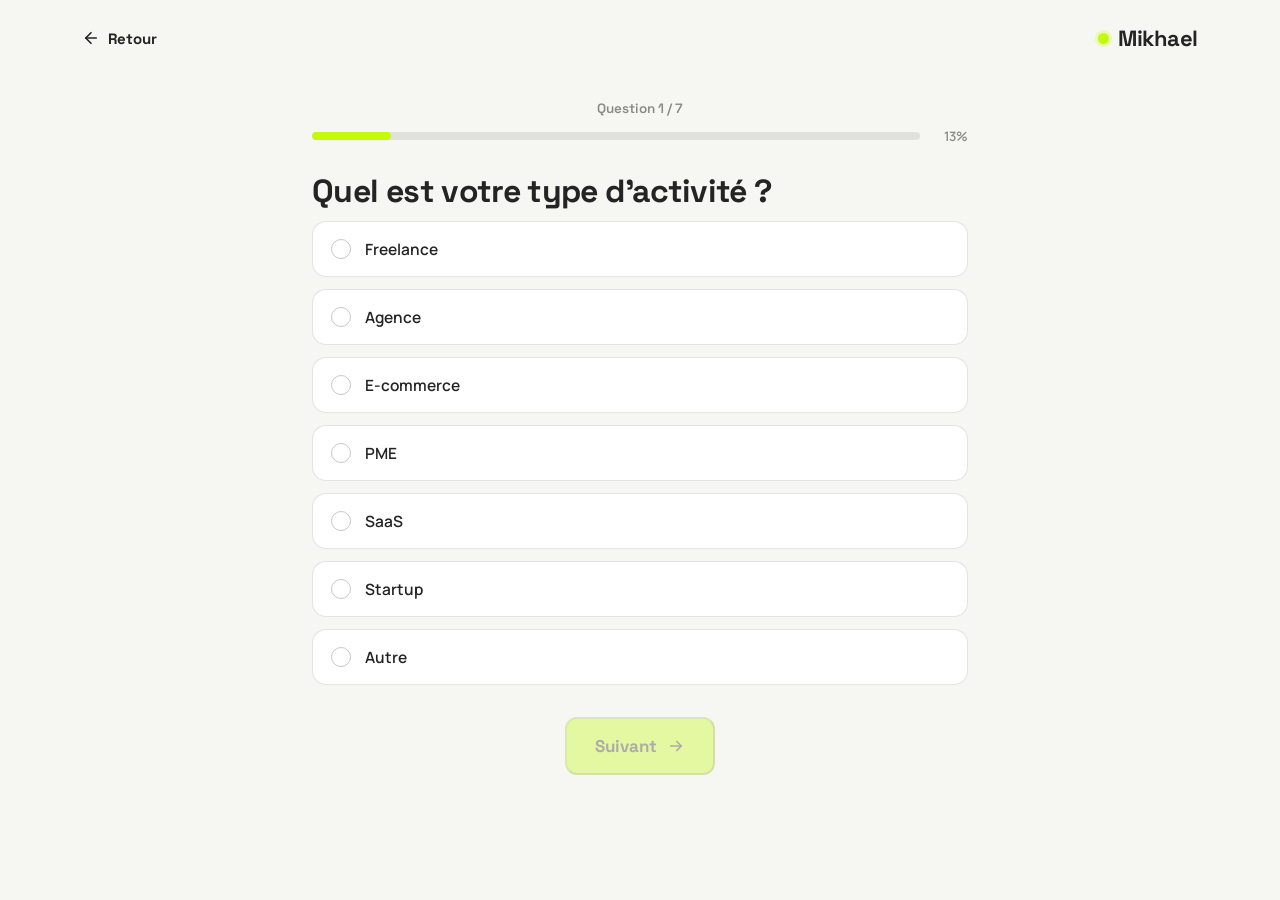
==== diagnostic.html @ 64215ee5 "feat: ajoute le Diagnostic IA gratuit (/diagnostic, 7 questions, capture de lead, page résultat) et " ====
<!DOCTYPE html>
<html lang="fr">
<head>
<meta charset="utf-8">
<meta name="viewport" content="width=device-width, initial-scale=1">
<title>Diagnostic IA gratuit — Mikhael</title>
<meta name="description" content="Réponds à 7 questions et découvre gratuitement ton potentiel de gain de temps grâce à l'IA, aux automatisations et à une meilleure organisation.">
<link rel="preconnect" href="https://fonts.googleapis.com">
<link rel="preconnect" href="https://fonts.gstatic.com" crossorigin>
<link href="https://fonts.googleapis.com/css2?family=Space+Grotesk:wght@400;500;600;700&family=Manrope:wght@400;500;600;700;800&display=swap" rel="stylesheet">
<link rel="stylesheet" href="styles.css">
</head>
<body class="diag-body">

<header class="diag-topbar wrap">
  <a href="/" class="diag-back">
    <svg width="18" height="18" viewBox="0 0 24 24" fill="none" stroke="currentColor" stroke-width="2.2" stroke-linecap="round" stroke-linejoin="round"><path d="M19 12H5"/><path d="m12 19-7-7 7-7"/></svg>
    Retour
  </a>
  <a href="/" class="logo">
    <span class="dot dot--lg"></span>
    Mikhael
  </a>
</header>

<main class="wrap diag-wrap">
  <div id="diag-app" class="diag-app"></div>
</main>

<script src="diagnostic.js"></script>
</body>
</html>
---- styles.css ----
/* ===== Reset & base ===== */
* { box-sizing: border-box; }
html { scroll-behavior: smooth; }
body {
  margin: 0;
  font-family: 'Manrope', system-ui, sans-serif;
  background: #F6F6F3;
  color: #242424;
  -webkit-font-smoothing: antialiased;
  overflow-x: hidden;
}
img { max-width: 100%; }
::selection { background: #C3FA0A; color: #242424; }

#prestations, #coaching, #apropos, #resultats, #contact {
  scroll-margin-top: 88px;
}

.wrap {
  max-width: 1180px;
  margin: 0 auto;
  width: 100%;
  padding-left: 32px;
  padding-right: 32px;
}

.section { padding-top: clamp(40px, 5vw, 72px); padding-bottom: clamp(40px, 5vw, 72px); }
.section--trust { padding-top: clamp(48px, 6vw, 88px); padding-bottom: clamp(48px, 6vw, 88px); }
.section--results { padding-top: clamp(56px, 7vw, 96px); padding-bottom: clamp(56px, 7vw, 96px); }
.section--lg { padding-top: clamp(56px, 7vw, 100px); padding-bottom: clamp(56px, 7vw, 100px); }
.section--final { padding-top: clamp(40px, 5vw, 72px); padding-bottom: clamp(56px, 7vw, 96px); }

.dot {
  width: 7px; height: 7px; border-radius: 50%;
  background: #C3FA0A; display: inline-block; flex-shrink: 0;
}
.dot--lg { width: 11px; height: 11px; box-shadow: 0 0 0 3px rgba(195,250,10,0.25); }

.eyebrow {
  display: inline-flex; align-items: center; gap: 9px;
  font-family: 'Space Grotesk', sans-serif; font-size: 13px; font-weight: 600;
  letter-spacing: 0.1em; text-transform: uppercase; color: #6b6b66;
  margin-bottom: 18px;
}
.eyebrow--accent { color: #C3FA0A; }
.eyebrow--center { justify-content: center; }

.section-title {
  font-family: 'Space Grotesk', sans-serif; font-weight: 700;
  letter-spacing: -0.025em; margin: 0;
}
.section-title--md { font-size: clamp(30px, 3.6vw, 46px); line-height: 1.06; max-width: 640px; }
.section-title--lg { font-size: clamp(32px, 4vw, 52px); line-height: 1.04; letter-spacing: -0.03em; margin-bottom: 24px; }
.section-title--light { color: #F6F6F3; }

.section-head {
  display: flex; align-items: flex-end; justify-content: space-between;
  flex-wrap: wrap; gap: 20px; margin-bottom: 48px;
}
.section-note { font-size: 14px; color: rgba(246,246,243,0.5); max-width: 260px; margin: 0; }

.section-intro { margin-bottom: 44px; max-width: 660px; }
.section-intro--center { text-align: center; max-width: 700px; margin: 0 auto 48px; }
.section-desc { font-size: 16px; line-height: 1.6; color: #6b6b66; margin: 0; }

/* ===== Buttons / links ===== */
.btn {
  text-decoration: none; font-family: 'Space Grotesk', sans-serif; font-weight: 700;
  border-radius: 12px; display: inline-flex; align-items: center; gap: 10px;
  transition: background-color .15s ease, transform .15s ease, border-color .15s ease;
}
.btn-accent { background: #C3FA0A; color: #242424; box-shadow: 0 8px 24px -10px rgba(195,250,10,0.9); }
.btn-accent:hover, .btn-accent:focus-visible { background: #b4ea00; transform: translateY(-2px); }
.btn-sm { font-size: 15px; padding: 11px 20px; border-radius: 10px; gap: 0; box-shadow: 0 1px 0 rgba(36,36,36,0.04); }
.btn-sm:hover, .btn-sm:focus-visible { transform: translateY(-1px); }
.btn-lg { font-size: 17px; padding: 16px 28px; }
.btn-xl { font-size: 18px; padding: 18px 36px; box-shadow: 0 12px 32px -12px rgba(195,250,10,0.8); }
.btn-outline {
  color: #242424; font-size: 17px; padding: 16px 24px;
  border: 1.5px solid rgba(36,36,36,0.18); background: transparent;
}
.btn-outline:hover, .btn-outline:focus-visible { border-color: #242424; background: rgba(36,36,36,0.03); }

.text-link {
  text-decoration: none; color: #242424; font-family: 'Space Grotesk', sans-serif;
  font-weight: 700; font-size: 16px; display: inline-flex; align-items: center; gap: 9px;
  transition: gap .15s ease;
}
.text-link:hover, .text-link:focus-visible { gap: 13px; }
.text-link--center { justify-content: center; }

/* ===== Header ===== */
.site-header {
  position: sticky; top: 0; z-index: 100;
  background: rgba(246,246,243,0.82);
  backdrop-filter: blur(14px); -webkit-backdrop-filter: blur(14px);
  border-bottom: 1px solid rgba(36,36,36,0.08);
}
.header-bar { padding-top: 16px; padding-bottom: 16px; display: flex; align-items: center; justify-content: space-between; gap: 24px; }

.logo {
  font-family: 'Space Grotesk', sans-serif; font-weight: 700; font-size: 22px;
  letter-spacing: -0.02em; text-decoration: none; color: #242424;
  display: inline-flex; align-items: center; gap: 9px;
}

.nav-desktop { display: flex; align-items: center; gap: 34px; }
.nav-desktop a {
  text-decoration: none; color: #242424; font-size: 15px; font-weight: 600;
  opacity: 0.78; transition: opacity .15s ease;
}
.nav-desktop a:hover, .nav-desktop a:focus-visible { opacity: 1; }

.header-actions { display: flex; align-items: center; gap: 16px; }

.nav-toggle {
  display: none; flex-direction: column; justify-content: center; gap: 5px;
  width: 34px; height: 34px; padding: 0; background: transparent; border: none; cursor: pointer;
}
.nav-toggle span { display: block; width: 100%; height: 2px; background: #242424; border-radius: 2px; transition: transform .2s ease, opacity .2s ease; }

.nav-mobile {
  display: none; flex-direction: column; max-width: 1180px; margin: 0 auto;
  padding: 0 32px; overflow: hidden; max-height: 0; transition: max-height .25s ease;
}
.nav-mobile a {
  text-decoration: none; color: #242424; font-size: 16px; font-weight: 600;
  padding: 13px 4px; border-top: 1px solid rgba(36,36,36,0.08);
}
.nav-mobile a:first-child { border-top: none; }

.site-header.is-open .nav-mobile { max-height: 400px; padding-bottom: 14px; }
.site-header.is-open .nav-toggle span:nth-child(1) { transform: translateY(7px) rotate(45deg); }
.site-header.is-open .nav-toggle span:nth-child(2) { opacity: 0; }
.site-header.is-open .nav-toggle span:nth-child(3) { transform: translateY(-7px) rotate(-45deg); }

/* ===== Hero ===== */
.hero {
  padding-top: clamp(56px, 8vw, 104px);
  padding-bottom: clamp(48px, 6vw, 80px);
  display: grid; grid-template-columns: 1.05fr 0.95fr;
  gap: clamp(40px, 5vw, 72px); align-items: center;
}
.hero-title {
  font-family: 'Space Grotesk', sans-serif; font-weight: 700;
  font-size: clamp(34px, 4.4vw, 56px); line-height: 1.08; letter-spacing: -0.025em;
  margin: 0 0 24px;
}
.hl {
  background: #C3FA0A; padding: 0 4px; border-radius: 2px;
  box-decoration-break: clone; -webkit-box-decoration-break: clone;
}
.hero-sub { font-size: clamp(17px, 1.5vw, 20px); line-height: 1.55; color: #45453f; max-width: 520px; margin: 0 0 34px; }
.hero-ctas { display: flex; flex-wrap: wrap; gap: 14px; align-items: center; margin-bottom: 38px; }

.hero-stats { display: flex; flex-wrap: wrap; gap: 0; border-top: 1px solid rgba(36,36,36,0.1); padding-top: 26px; }
.hero-stat { padding-right: 30px; margin-right: 30px; border-right: 1px solid rgba(36,36,36,0.1); }
.hero-stat--last { padding-right: 0; margin-right: 0; border-right: none; }
.hero-stat-num { font-family: 'Space Grotesk', sans-serif; font-weight: 700; font-size: 28px; letter-spacing: -0.02em; }
.hero-stat-label { font-size: 13.5px; color: #6b6b66; font-weight: 500; margin-top: 2px; }

.hero-visual { position: relative; }
.hero-photo {
  position: relative; aspect-ratio: 4/5; border-radius: 20px; max-width: 380px; margin: 0 auto;
  border: 1px solid rgba(36,36,36,0.12); overflow: hidden; background: #ECECE8;
}
.hero-photo img { width: 100%; height: 100%; object-fit: cover; object-position: center 18%; display: block; }

.orbit-track {
  position: absolute; top: 0; left: 50%; transform: translateX(-50%);
  width: 100%; max-width: 380px; aspect-ratio: 4/5; z-index: 0; pointer-events: none;
}
.orbit-icon {
  position: absolute; top: 0; left: 0; width: 44px; height: 44px; border-radius: 50%;
  background: #FFFFFF; border: 1px solid rgba(36,36,36,0.1);
  box-shadow: 0 14px 26px -14px rgba(36,36,36,0.45);
  display: flex; align-items: center; justify-content: center;
  offset-path: inset(-32px round 50px);
  offset-rotate: 0deg;
  offset-anchor: 50% 50%;
  animation: orbit-move 48s linear infinite;
  animation-delay: calc(var(--i) * -4.8s);
}
.orbit-icon img { width: 20px; height: 20px; }

@keyframes orbit-move {
  from { offset-distance: 0%; }
  to { offset-distance: 100%; }
}

.float-card { position: absolute; display: flex; align-items: center; gap: 14px; border-radius: 14px; }
.float-card--dark {
  bottom: 22px; left: -18px; background: #242424; color: #F6F6F3; padding: 16px 20px;
  box-shadow: 0 20px 40px -18px rgba(36,36,36,0.55);
}
.float-card-icon {
  width: 42px; height: 42px; border-radius: 10px; background: #C3FA0A;
  display: flex; align-items: center; justify-content: center; flex-shrink: 0;
}
.float-card-num { font-family: 'Space Grotesk', sans-serif; font-weight: 700; font-size: 20px; line-height: 1; }
.float-card-label { font-size: 12.5px; opacity: 0.7; margin-top: 4px; }

.float-card--light {
  top: 24px; right: -16px; background: #FFFFFF; padding: 13px 17px; gap: 10px;
  border: 1px solid rgba(36,36,36,0.1); box-shadow: 0 16px 34px -20px rgba(36,36,36,0.4);
}
.float-card--light .dot { box-shadow: 0 0 0 3px rgba(195,250,10,0.3); }
.float-card-text { font-size: 13.5px; font-weight: 600; }

/* ===== Tools strip ===== */
.tools-wrap { padding-top: 8px; padding-bottom: 64px; }
.tools-strip {
  display: flex; flex-wrap: wrap; align-items: center; gap: 14px 36px; padding: 22px 0;
  border-top: 1px solid rgba(36,36,36,0.08); border-bottom: 1px solid rgba(36,36,36,0.08);
}
.tools-label { font-size: 13px; font-weight: 600; letter-spacing: 0.06em; text-transform: uppercase; color: #8a8a85; }
.tools-list {
  display: flex; flex-wrap: wrap; align-items: center; gap: 16px 30px;
  font-family: 'Space Grotesk', sans-serif; font-weight: 600; font-size: 17px; color: #45453f;
}
.tool { display: inline-flex; align-items: center; gap: 9px; }
.tool img { height: 21px; width: auto; display: block; }
.tool img.tool-icon--sm { height: 19px; }

/* ===== Cards / grids ===== */
.grid-3 { display: grid; grid-template-columns: repeat(3, 1fr); gap: 22px; }
.grid-2 { display: grid; grid-template-columns: 1fr 1fr; gap: 18px; }

.card {
  background: #FFFFFF; border: 1px solid rgba(36,36,36,0.09); border-radius: 18px;
  padding: 30px; display: flex; flex-direction: column;
  transition: transform .18s ease, box-shadow .18s ease;
}
.card:hover { transform: translateY(-4px); box-shadow: 0 24px 48px -28px rgba(36,36,36,0.4); }
.card--dark { background: #242424; border-color: #242424; color: #F6F6F3; }
.card--dark:hover { box-shadow: 0 24px 48px -24px rgba(36,36,36,0.6); }
.card--plain { padding: 26px; }

.card-icon {
  width: 52px; height: 52px; border-radius: 13px; background: #F1F0EC;
  display: flex; align-items: center; justify-content: center; margin-bottom: 22px;
}
.card-icon--accent { background: #C3FA0A; }
.card-icon--sm { width: 48px; height: 48px; border-radius: 12px; margin-bottom: 20px; }
.card-icon-sm { margin-bottom: 16px; }

.card-title { font-family: 'Space Grotesk', sans-serif; font-weight: 700; font-size: 22px; letter-spacing: -0.01em; margin: 0 0 10px; }
.card-title-sm { font-family: 'Space Grotesk', sans-serif; font-weight: 700; font-size: 17px; margin: 0 0 8px; }
.card-title-md { font-family: 'Space Grotesk', sans-serif; font-weight: 700; font-size: 18px; line-height: 1.3; margin: 0 0 10px; }

.card-quote { font-size: 15px; font-weight: 600; color: #242424; margin: 0 0 8px; }
.card-quote--accent { color: #C3FA0A; }
.card-body { font-size: 15px; line-height: 1.55; color: #6b6b66; margin: 0 0 26px; }
.card-body--dark { color: rgba(246,246,243,0.7); }
.card-body-sm { font-size: 14.5px; line-height: 1.55; color: #6b6b66; margin: 0; }

.card-link {
  margin-top: auto; text-decoration: none; color: #242424; font-family: 'Space Grotesk', sans-serif;
  font-weight: 700; font-size: 15px; display: inline-flex; align-items: center; gap: 8px;
  transition: gap .15s ease;
}
.card-link:hover, .card-link:focus-visible { gap: 12px; }
.card-link--accent { color: #C3FA0A; }

/* ===== Trust section ===== */
.trust-grid { display: grid; grid-template-columns: 0.85fr 1.15fr; gap: clamp(36px, 5vw, 72px); align-items: start; }
.trust-intro { position: sticky; top: 110px; }
.trust-text { font-size: 16px; line-height: 1.6; color: #6b6b66; margin: 0; }

/* ===== Results (dark) ===== */
.section-dark { background: #242424; color: #F6F6F3; }

.stat-card { border: 1px solid rgba(246,246,243,0.14); border-radius: 18px; padding: 34px 30px; }
.stat-num { font-family: 'Space Grotesk', sans-serif; font-weight: 700; font-size: clamp(44px, 5vw, 64px); line-height: 1; letter-spacing: -0.03em; color: #C3FA0A; }
.stat-label { font-size: 16px; font-weight: 600; margin-top: 16px; }
.stat-sub { font-size: 14px; color: rgba(246,246,243,0.55); margin-top: 6px; line-height: 1.5; }

/* ===== Case studies ===== */
.case-list { border-top: 1px solid rgba(36,36,36,0.12); }
.case-row {
  display: flex; align-items: center; gap: 26px; padding: 26px 4px;
  border-bottom: 1px solid rgba(36,36,36,0.12); flex-wrap: wrap;
  transition: padding-left .18s ease;
}
.case-row:hover { padding-left: 12px; }
.case-num { font-family: 'Space Grotesk', sans-serif; font-weight: 700; font-size: 16px; color: #b9b9b3; width: 28px; flex-shrink: 0; }
.case-icon {
  width: 50px; height: 50px; border-radius: 13px; background: #F1F0EC;
  display: flex; align-items: center; justify-content: center; flex-shrink: 0;
}
.case-copy { flex: 1; min-width: 280px; }
.case-copy h3 { font-family: 'Space Grotesk', sans-serif; font-weight: 700; font-size: 19px; letter-spacing: -0.01em; margin: 0 0 6px; }
.case-copy p { font-size: 15px; line-height: 1.55; color: #6b6b66; margin: 0; }
.case-tag {
  font-family: 'Space Grotesk', sans-serif; font-size: 13px; font-weight: 600; color: #45453f;
  border: 1px solid rgba(36,36,36,0.14); border-radius: 999px; padding: 8px 15px; white-space: nowrap;
}
.case-cta { margin-top: 40px; }

/* ===== About ===== */
.about { max-width: 720px; margin: 0 auto; text-align: center; }
.about-text { font-size: 18px; line-height: 1.6; color: #45453f; margin: 0 auto 16px; max-width: 600px; }
.badge-row { display: flex; flex-wrap: wrap; gap: 10px; margin-bottom: 32px; justify-content: center; }
.badge { border: 1px solid rgba(36,36,36,0.14); border-radius: 999px; padding: 9px 16px; font-size: 14px; font-weight: 600; }

.social-proof-row { display: flex; flex-wrap: wrap; gap: 14px; justify-content: center; margin-top: 8px; }
.social-proof-badge {
  display: inline-flex; align-items: center; gap: 12px; text-decoration: none; color: #242424;
  background: #FFFFFF; border: 1px solid rgba(36,36,36,0.12); border-radius: 16px; padding: 12px 20px;
  box-shadow: 0 14px 30px -18px rgba(36,36,36,0.35); transition: transform .15s ease, box-shadow .15s ease;
}
.social-proof-badge:hover, .social-proof-badge:focus-visible {
  transform: translateY(-2px); box-shadow: 0 20px 36px -16px rgba(36,36,36,0.4);
}
.social-proof-icon {
  width: 38px; height: 38px; border-radius: 50%; flex-shrink: 0;
  display: flex; align-items: center; justify-content: center;
}
.social-proof-icon--linkedin { background: #0A66C2; }
.social-proof-icon--instagram { background: radial-gradient(circle at 30% 110%, #fdf497, #fdf497 5%, #fd5949 45%, #d6249f 60%, #285AEB 90%); }
.social-proof-text { display: flex; flex-direction: column; align-items: flex-start; line-height: 1.25; }
.social-proof-num { font-family: 'Space Grotesk', sans-serif; font-weight: 700; font-size: 19px; letter-spacing: -0.01em; }
.social-proof-label { font-size: 12.5px; color: #6b6b66; font-weight: 500; }

/* ===== Centered CTA (pain points) ===== */
.centered-cta { text-align: center; margin-top: 40px; }

/* ===== Testimonials ===== */
.testimonial {
  background: #FFFFFF; border: 1px dashed rgba(36,36,36,0.18); border-radius: 18px;
  padding: 30px; display: flex; flex-direction: column; min-height: 240px;
}
.quote-mark { margin-bottom: 18px; }
.testimonial-text { font-size: 15px; line-height: 1.55; color: #8a8a85; font-style: italic; margin: 0 0 auto; }
.testimonial-person { display: flex; align-items: center; gap: 12px; margin-top: 22px; }
.avatar { width: 42px; height: 42px; border-radius: 50%; background: #ECECE8; border: 1px solid rgba(36,36,36,0.1); }
.person-name { font-weight: 700; font-size: 14.5px; color: #45453f; }
.person-role { font-size: 13px; color: #8a8a85; }

/* ===== Final CTA ===== */
.final-cta {
  background: #242424; border-radius: 28px; padding: clamp(48px, 6vw, 84px) clamp(32px, 5vw, 72px);
  text-align: center; position: relative; overflow: hidden;
}
.final-cta-glow {
  position: absolute; top: -80px; right: -60px; width: 320px; height: 320px; border-radius: 50%;
  background: radial-gradient(circle, rgba(195,250,10,0.16), transparent 70%);
}
.final-cta-content { position: relative; }
.final-cta-title {
  font-family: 'Space Grotesk', sans-serif; font-weight: 700; font-size: clamp(32px, 4.6vw, 58px);
  line-height: 1.04; letter-spacing: -0.03em; color: #F6F6F3; margin: 0 auto 22px; max-width: 760px;
}
.hl-text { color: #C3FA0A; }
.final-cta-text { font-size: clamp(16px, 1.5vw, 19px); line-height: 1.55; color: rgba(246,246,243,0.7); max-width: 520px; margin: 0 auto 36px; }
.final-cta-micro { font-size: 13.5px; color: rgba(246,246,243,0.45); margin: 22px 0 0; }

/* ===== Footer ===== */
.site-footer { border-top: 1px solid rgba(36,36,36,0.1); }
.footer-top { padding-top: 56px; padding-bottom: 40px; display: grid; grid-template-columns: 1.4fr 1fr 1fr; gap: 40px; }
.logo--footer { font-size: 22px; margin-bottom: 16px; }
.footer-mission { font-size: 15px; line-height: 1.55; color: #6b6b66; max-width: 320px; margin: 0; }
.footer-heading { font-size: 13px; font-weight: 700; letter-spacing: 0.06em; text-transform: uppercase; color: #8a8a85; margin-bottom: 16px; }
.footer-links { display: flex; flex-direction: column; gap: 11px; }
.footer-links a { text-decoration: none; color: #45453f; font-size: 15px; font-weight: 600; transition: color .15s ease; }
.footer-links a:hover, .footer-links a:focus-visible { color: #242424; }
.footer-link-icon { display: inline-flex; align-items: center; gap: 8px; }

.footer-bottom {
  padding-top: 22px; padding-bottom: 40px; border-top: 1px solid rgba(36,36,36,0.08);
  display: flex; flex-wrap: wrap; gap: 16px; align-items: center; justify-content: space-between;
}
.footer-copy { font-size: 13.5px; color: #8a8a85; }
.footer-legal { display: flex; gap: 24px; }
.footer-legal a { text-decoration: none; color: #8a8a85; font-size: 13.5px; transition: color .15s ease; }
.footer-legal a:hover, .footer-legal a:focus-visible { color: #242424; }

/* ===================================================
   Responsive — the original design had no breakpoints;
   added per the brief's "responsive, mobile-first" requirement.
   =================================================== */
@media (max-width: 980px) {
  .trust-grid { grid-template-columns: 1fr; }
  .trust-intro { position: static; }
}

@media (max-width: 860px) {
  .nav-desktop { display: none; }
  .nav-toggle { display: flex; }
  .nav-mobile { display: flex; }

  .hero { grid-template-columns: 1fr; }
  .hero-visual { max-width: 420px; margin: 0 auto; order: 2; }
  .hero-copy { order: 1; }

  .grid-3 { grid-template-columns: 1fr; }
  .grid-2 { grid-template-columns: 1fr; }
  .footer-top { grid-template-columns: 1fr; gap: 32px; }
}

@media (max-width: 560px) {
  .wrap { padding-left: 20px; padding-right: 20px; }
  .nav-mobile { padding-left: 20px; padding-right: 20px; }

  .hero-stats { flex-wrap: wrap; row-gap: 18px; }
  .hero-stat, .hero-stat--last { padding-right: 22px; margin-right: 22px; }

  .float-card--dark { left: 0; bottom: 14px; padding: 13px 16px; }
  .float-card--light { right: 0; top: 14px; padding: 11px 14px; }

  .case-row { gap: 16px; }
  .case-tag { margin-left: 76px; }

  .footer-bottom { flex-direction: column; align-items: flex-start; gap: 12px; }
}

/* ===== Diagnostic — bloc homepage ===== */
.diag-promo {
  background: #242424; border-radius: 28px; padding: clamp(40px, 5vw, 64px) clamp(28px, 5vw, 64px);
  display: grid; grid-template-columns: 1.1fr 0.9fr; gap: clamp(32px, 4vw, 56px); align-items: center;
  position: relative; overflow: hidden;
}
.diag-promo-glow {
  position: absolute; top: -100px; left: -80px; width: 320px; height: 320px; border-radius: 50%;
  background: radial-gradient(circle, rgba(195,250,10,0.16), transparent 70%);
}
.diag-promo-content { position: relative; }
.diag-promo-title {
  font-family: 'Space Grotesk', sans-serif; font-weight: 700; color: #F6F6F3;
  font-size: clamp(28px, 3.4vw, 40px); line-height: 1.08; letter-spacing: -0.02em; margin: 0 0 16px;
}
.diag-promo-text { font-size: 16px; line-height: 1.6; color: rgba(246,246,243,0.7); margin: 0 0 28px; max-width: 460px; }
.diag-promo-perks { list-style: none; margin: 0 0 32px; padding: 0; display: grid; gap: 12px; }
.diag-promo-perks li {
  display: flex; align-items: center; gap: 10px; font-size: 14.5px; font-weight: 600; color: #F6F6F3;
}
.diag-promo-check { color: #C3FA0A; flex-shrink: 0; }
.diag-promo-visual {
  position: relative; border-radius: 20px; background: rgba(246,246,243,0.04);
  border: 1px solid rgba(246,246,243,0.12); padding: 32px; display: flex; flex-direction: column; gap: 18px;
}
.diag-promo-score { display: flex; align-items: baseline; gap: 6px; }
.diag-promo-score-num { font-family: 'Space Grotesk', sans-serif; font-weight: 700; font-size: 56px; color: #C3FA0A; letter-spacing: -0.02em; }
.diag-promo-score-max { font-size: 18px; color: rgba(246,246,243,0.5); font-weight: 600; }
.diag-promo-bar { height: 8px; border-radius: 99px; background: rgba(246,246,243,0.12); overflow: hidden; }
.diag-promo-bar-fill { height: 100%; width: 72%; border-radius: 99px; background: #C3FA0A; }
.diag-promo-label { font-size: 13px; color: rgba(246,246,243,0.55); }

@media (max-width: 860px) {
  .diag-promo { grid-template-columns: 1fr; }
}

/* ===== Diagnostic — page /diagnostic ===== */
.diag-body { background: #F6F6F3; }
.diag-topbar {
  padding-top: 24px; padding-bottom: 0; display: flex; align-items: center; justify-content: space-between;
}
.diag-back {
  display: inline-flex; align-items: center; gap: 8px; text-decoration: none; color: #242424;
  font-family: 'Space Grotesk', sans-serif; font-weight: 700; font-size: 15px;
}
.diag-wrap { max-width: 720px; padding-top: clamp(24px, 4vw, 48px); padding-bottom: clamp(56px, 8vw, 96px); }
.diag-app { position: relative; }

.diag-step { width: 100%; }
.diag-fade-in { animation: diag-fade .35s ease both; }
@keyframes diag-fade {
  from { opacity: 0; transform: translateY(10px); }
  to { opacity: 1; transform: translateY(0); }
}

.diag-progress-meta { font-family: 'Space Grotesk', sans-serif; font-weight: 600; font-size: 13.5px; color: #8a8a85; text-align: center; margin-bottom: 10px; }
.diag-progress-wrap { display: flex; align-items: center; gap: 12px; margin-bottom: 28px; }
.diag-progress-bar { flex: 1; height: 8px; border-radius: 99px; background: rgba(36,36,36,0.1); overflow: hidden; }
.diag-progress-fill { height: 100%; border-radius: 99px; background: #C3FA0A; transition: width .3s ease; }
.diag-progress-pct { font-size: 13px; font-weight: 600; color: #8a8a85; width: 36px; text-align: right; }

.diag-back-inline {
  display: inline-flex; align-items: center; gap: 6px; background: none; border: none; padding: 0;
  color: #242424; font-family: 'Space Grotesk', sans-serif; font-weight: 700; font-size: 14px; cursor: pointer;
  margin-bottom: 18px;
}

.diag-question {
  font-family: 'Space Grotesk', sans-serif; font-weight: 700; letter-spacing: -0.02em;
  font-size: clamp(24px, 3vw, 32px); line-height: 1.18; margin: 0 0 10px;
}
.diag-question--lg { font-size: clamp(26px, 3.4vw, 36px); }
.diag-sub { font-size: 15px; color: #6b6b66; margin: 0 0 24px; }
.diag-sub--lg { font-size: 16px; margin-bottom: 32px; }

.diag-options { display: grid; gap: 12px; margin-bottom: 32px; }
.diag-option {
  display: flex; align-items: center; gap: 14px; width: 100%; text-align: left;
  background: #FFFFFF; border: 1.5px solid rgba(36,36,36,0.12); border-radius: 14px;
  padding: 16px 18px; cursor: pointer; font-family: 'Manrope', sans-serif; font-size: 15.5px; font-weight: 600;
  color: #242424; transition: border-color .15s ease, background-color .15s ease, transform .15s ease;
}
.diag-option:hover, .diag-option:focus-visible { border-color: rgba(36,36,36,0.3); transform: translateY(-1px); }
.diag-option--selected { border-color: #242424; background: #F1F0EC; }
.diag-option-check {
  width: 20px; height: 20px; border-radius: 50%; border: 1.5px solid rgba(36,36,36,0.25);
  flex-shrink: 0; position: relative; transition: border-color .15s ease, background-color .15s ease;
}
.diag-option--selected .diag-option-check { border-color: #242424; background: #C3FA0A; }
.diag-option--selected .diag-option-check::after {
  content: ""; position: absolute; inset: 0; margin: auto; width: 8px; height: 8px;
  border-radius: 50%; background: #242424;
}

.diag-actions { display: flex; justify-content: center; }
.diag-next:disabled { opacity: 0.35; cursor: not-allowed; box-shadow: none; transform: none; }
.diag-next:disabled:hover { transform: none; background: #C3FA0A; }

.diag-lead-form { display: grid; gap: 18px; margin-top: 8px; }
.diag-field { display: grid; gap: 8px; }
.diag-field label { font-size: 13.5px; font-weight: 700; color: #45453f; }
.diag-input {
  font-family: 'Manrope', sans-serif; font-size: 15.5px; padding: 15px 18px; border-radius: 12px;
  border: 1.5px solid rgba(36,36,36,0.14); background: #FFFFFF; color: #242424; width: 100%;
}
.diag-input::placeholder { color: #b3b3ac; }
.diag-input:focus { outline: none; border-color: #242424; }

.diag-result-step { text-align: center; }
.diag-score-circle {
  width: 156px; height: 156px; border-radius: 50%; background: #242424; color: #F6F6F3;
  display: flex; flex-direction: column; align-items: center; justify-content: center;
  margin: 0 auto 28px; box-shadow: 0 24px 48px -24px rgba(36,36,36,0.5);
}
.diag-score-num { font-family: 'Space Grotesk', sans-serif; font-weight: 700; font-size: 48px; line-height: 1; letter-spacing: -0.02em; color: #C3FA0A; }
.diag-score-max { font-size: 14px; color: rgba(246,246,243,0.6); margin-top: 4px; }
.diag-result-lead { font-size: 17px; line-height: 1.6; color: #45453f; max-width: 560px; margin: 0 auto 40px; }

.diag-result-grid { display: grid; grid-template-columns: 1fr 1fr; gap: 18px; margin-bottom: 48px; text-align: left; }
.diag-result-card { background: #FFFFFF; border: 1px solid rgba(36,36,36,0.09); border-radius: 18px; padding: 26px; }
.diag-result-title { font-family: 'Space Grotesk', sans-serif; font-weight: 700; font-size: 16px; margin: 0 0 16px; }
.diag-result-list { list-style: none; margin: 0; padding: 0; display: grid; gap: 12px; }
.diag-result-item { font-size: 14.5px; line-height: 1.5; }
.diag-result-item--ok { color: #242424; }
.diag-result-item--warn { color: #6b6b66; }

.diag-final-cta { padding: clamp(40px, 5vw, 64px) clamp(24px, 4vw, 48px); }
.diag-secondary-link { margin-top: 22px; }

@media (max-width: 560px) {
  .diag-result-grid { grid-template-columns: 1fr; }
  .diag-wrap { padding-left: 20px; padding-right: 20px; }
}
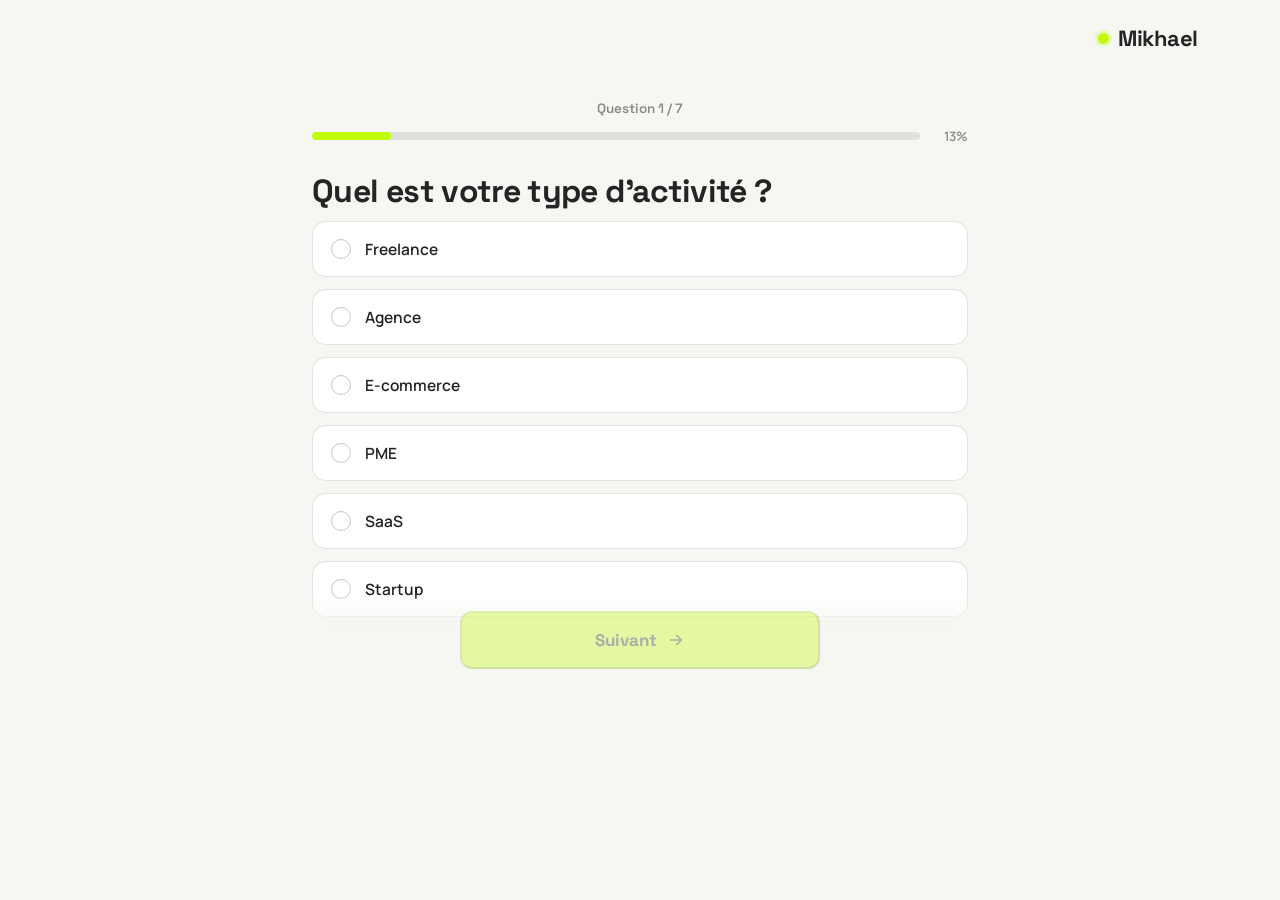
==== commit b05b510c: "fix: retire le double bouton Retour et ajoute les drapeaux/pays francophones pour l'indicatif téléph" ====
--- a/diagnostic.html
+++ b/diagnostic.html
@@ -13,10 +13,6 @@
 <body class="diag-body">
 
 <header class="diag-topbar wrap">
-  <a href="/" class="diag-back">
-    <svg width="18" height="18" viewBox="0 0 24 24" fill="none" stroke="currentColor" stroke-width="2.2" stroke-linecap="round" stroke-linejoin="round"><path d="M19 12H5"/><path d="m12 19-7-7 7-7"/></svg>
-    Retour
-  </a>
   <a href="/" class="logo">
     <span class="dot dot--lg"></span>
     Mikhael
--- a/styles.css
+++ b/styles.css
@@ -453,13 +453,9 @@
 /* ===== Diagnostic — page /diagnostic ===== */
 .diag-body { background: #F6F6F3; }
 .diag-topbar {
-  padding-top: 24px; padding-bottom: 0; display: flex; align-items: center; justify-content: space-between;
-}
-.diag-back {
-  display: inline-flex; align-items: center; gap: 8px; text-decoration: none; color: #242424;
-  font-family: 'Space Grotesk', sans-serif; font-weight: 700; font-size: 15px;
-}
-.diag-wrap { max-width: 720px; padding-top: clamp(24px, 4vw, 48px); padding-bottom: clamp(56px, 8vw, 96px); }
+  padding-top: 24px; padding-bottom: 0; display: flex; align-items: center; justify-content: flex-end;
+}
+.diag-wrap { max-width: 720px; padding-top: clamp(24px, 4vw, 48px); padding-bottom: 104px; }
 .diag-app { position: relative; }
 
 .diag-step { width: 100%; }
@@ -508,7 +504,13 @@
   border-radius: 50%; background: #242424;
 }
 
-.diag-actions { display: flex; justify-content: center; }
+.diag-actions {
+  display: flex; justify-content: center;
+  position: fixed; left: 0; right: 0; bottom: 0; z-index: 10;
+  padding: 16px 20px calc(16px + env(safe-area-inset-bottom));
+  background: linear-gradient(to top, #F6F6F3 60%, rgba(246,246,243,0));
+}
+.diag-actions .diag-next { width: 100%; max-width: 360px; justify-content: center; }
 .diag-next:disabled { opacity: 0.35; cursor: not-allowed; box-shadow: none; transform: none; }
 .diag-next:disabled:hover { transform: none; background: #C3FA0A; }
 
@@ -521,6 +523,16 @@
 }
 .diag-input::placeholder { color: #b3b3ac; }
 .diag-input:focus { outline: none; border-color: #242424; }
+.diag-input--invalid { border-color: #e0483e; }
+
+.diag-phone-row { display: grid; grid-template-columns: minmax(150px, 0.9fr) 1fr; gap: 10px; }
+.diag-dial-select { padding: 15px 10px; cursor: pointer; }
+
+@media (max-width: 560px) {
+  .diag-phone-row { grid-template-columns: 1fr; }
+}
+
+.diag-error { display: block; min-height: 16px; font-size: 12.5px; color: #e0483e; margin-top: 2px; }
 
 .diag-result-step { text-align: center; }
 .diag-score-circle {
@@ -541,6 +553,7 @@
 .diag-result-item--warn { color: #6b6b66; }
 
 .diag-final-cta { padding: clamp(40px, 5vw, 64px) clamp(24px, 4vw, 48px); }
+.diag-final-cta-title { font-size: clamp(24px, 3.2vw, 36px); margin-bottom: 18px; }
 .diag-secondary-link { margin-top: 22px; }
 
 @media (max-width: 560px) {
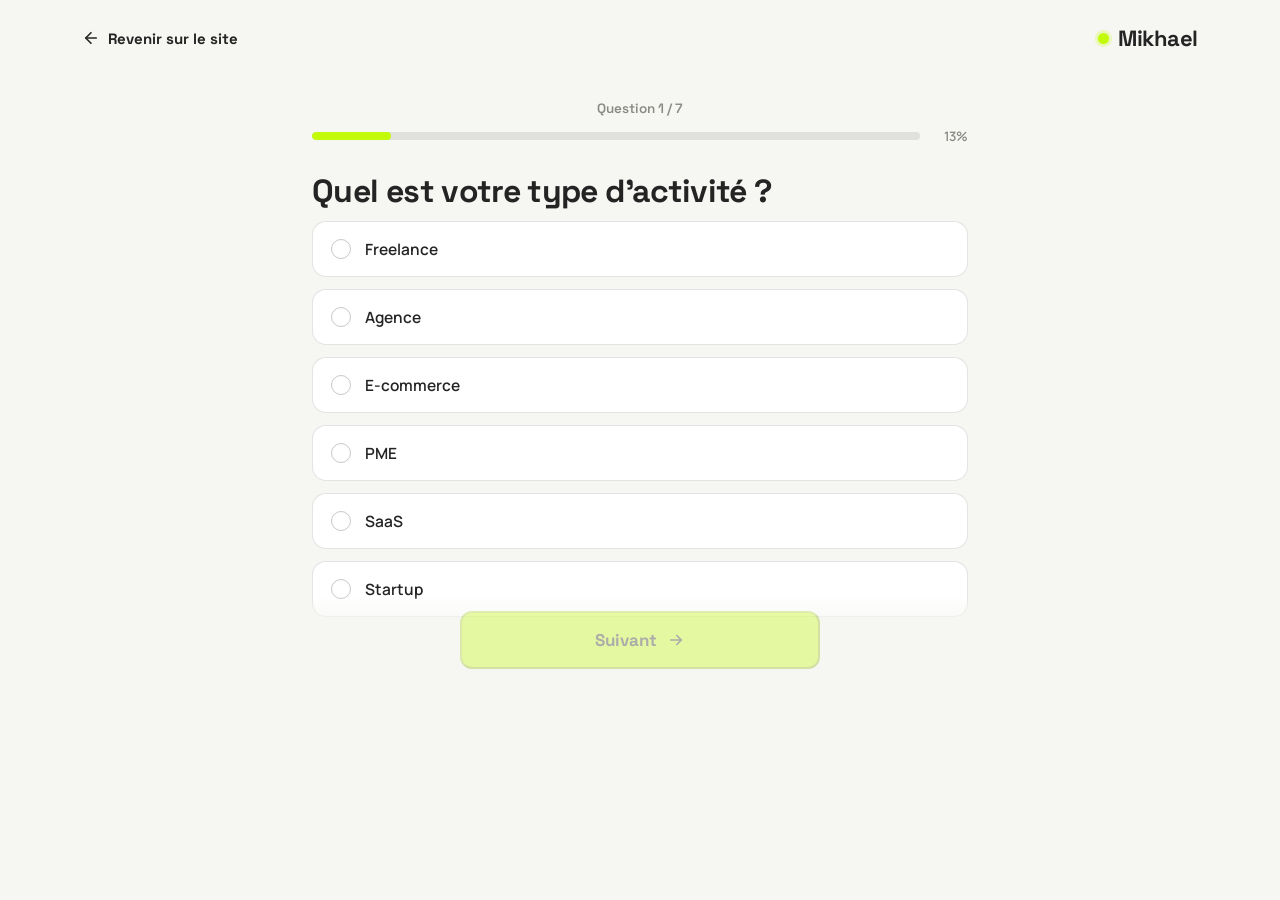
==== commit 56df1f1a: "fix: rétablit le bouton en haut à gauche et le renomme 'Revenir sur le site'" ====
--- a/diagnostic.html
+++ b/diagnostic.html
@@ -13,6 +13,10 @@
 <body class="diag-body">
 
 <header class="diag-topbar wrap">
+  <a href="/" class="diag-back">
+    <svg width="18" height="18" viewBox="0 0 24 24" fill="none" stroke="currentColor" stroke-width="2.2" stroke-linecap="round" stroke-linejoin="round"><path d="M19 12H5"/><path d="m12 19-7-7 7-7"/></svg>
+    Revenir sur le site
+  </a>
   <a href="/" class="logo">
     <span class="dot dot--lg"></span>
     Mikhael
--- a/styles.css
+++ b/styles.css
@@ -453,7 +453,11 @@
 /* ===== Diagnostic — page /diagnostic ===== */
 .diag-body { background: #F6F6F3; }
 .diag-topbar {
-  padding-top: 24px; padding-bottom: 0; display: flex; align-items: center; justify-content: flex-end;
+  padding-top: 24px; padding-bottom: 0; display: flex; align-items: center; justify-content: space-between;
+}
+.diag-back {
+  display: inline-flex; align-items: center; gap: 8px; text-decoration: none; color: #242424;
+  font-family: 'Space Grotesk', sans-serif; font-weight: 700; font-size: 15px;
 }
 .diag-wrap { max-width: 720px; padding-top: clamp(24px, 4vw, 48px); padding-bottom: 104px; }
 .diag-app { position: relative; }
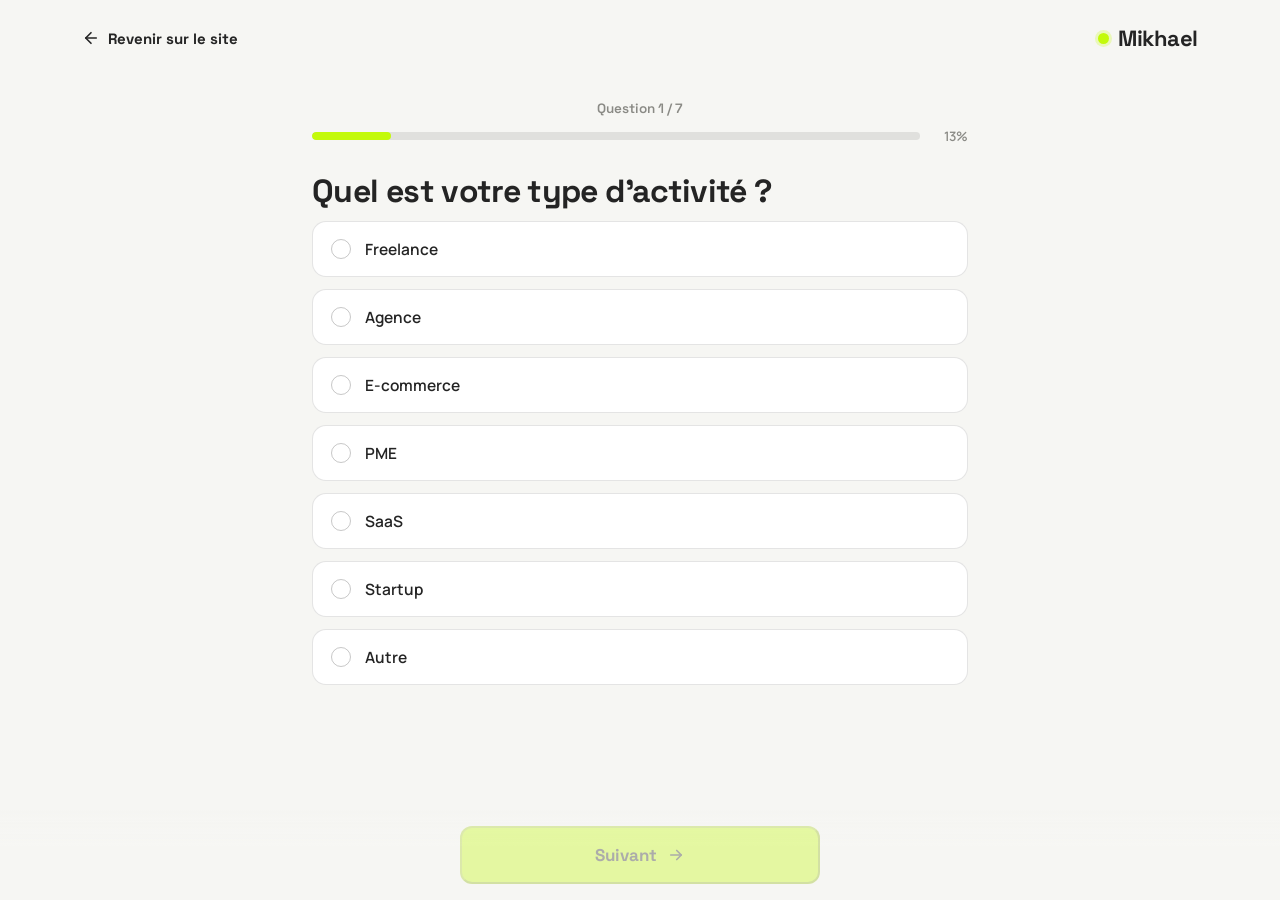
==== commit c4f9cfbc: "feat: ajoute le favicon du site" ====
--- a/diagnostic.html
+++ b/diagnostic.html
@@ -5,6 +5,7 @@
 <meta name="viewport" content="width=device-width, initial-scale=1">
 <title>Diagnostic IA gratuit — Mikhael</title>
 <meta name="description" content="Réponds à 7 questions et découvre gratuitement ton potentiel de gain de temps grâce à l'IA, aux automatisations et à une meilleure organisation.">
+<link rel="icon" type="image/png" href="assets/favicon-32x32.png">
 <link rel="preconnect" href="https://fonts.googleapis.com">
 <link rel="preconnect" href="https://fonts.gstatic.com" crossorigin>
 <link href="https://fonts.googleapis.com/css2?family=Space+Grotesk:wght@400;500;600;700&family=Manrope:wght@400;500;600;700;800&display=swap" rel="stylesheet">
--- a/styles.css
+++ b/styles.css
@@ -29,6 +29,7 @@
 .section--results { padding-top: clamp(56px, 7vw, 96px); padding-bottom: clamp(56px, 7vw, 96px); }
 .section--lg { padding-top: clamp(56px, 7vw, 100px); padding-bottom: clamp(56px, 7vw, 100px); }
 .section--final { padding-top: clamp(40px, 5vw, 72px); padding-bottom: clamp(56px, 7vw, 96px); }
+.section--tight-top { padding-top: clamp(40px, 5vw, 76px); }
 
 .dot {
   width: 7px; height: 7px; border-radius: 50%;
@@ -463,10 +464,10 @@
 .diag-app { position: relative; }
 
 .diag-step { width: 100%; }
-.diag-fade-in { animation: diag-fade .35s ease both; }
+.diag-fade-in { animation: diag-fade .35s ease; }
 @keyframes diag-fade {
-  from { opacity: 0; transform: translateY(10px); }
-  to { opacity: 1; transform: translateY(0); }
+  from { opacity: 0; }
+  to { opacity: 1; }
 }
 
 .diag-progress-meta { font-family: 'Space Grotesk', sans-serif; font-weight: 600; font-size: 13.5px; color: #8a8a85; text-align: center; margin-bottom: 10px; }
@@ -518,7 +519,7 @@
 .diag-next:disabled { opacity: 0.35; cursor: not-allowed; box-shadow: none; transform: none; }
 .diag-next:disabled:hover { transform: none; background: #C3FA0A; }
 
-.diag-lead-form { display: grid; gap: 18px; margin-top: 8px; }
+.diag-lead-form { display: grid; gap: 12px; margin-top: 8px; }
 .diag-field { display: grid; gap: 8px; }
 .diag-field label { font-size: 13.5px; font-weight: 700; color: #45453f; }
 .diag-input {
@@ -529,11 +530,13 @@
 .diag-input:focus { outline: none; border-color: #242424; }
 .diag-input--invalid { border-color: #e0483e; }
 
-.diag-phone-row { display: grid; grid-template-columns: minmax(150px, 0.9fr) 1fr; gap: 10px; }
-.diag-dial-select { padding: 15px 10px; cursor: pointer; }
+.diag-phone-row { display: grid; grid-template-columns: 120px 1fr; gap: 8px; }
+.diag-dial-select { padding: 15px 8px; cursor: pointer; white-space: nowrap; overflow: hidden; text-overflow: ellipsis; }
 
 @media (max-width: 560px) {
-  .diag-phone-row { grid-template-columns: 1fr; }
+  .diag-phone-row { grid-template-columns: 108px 1fr; gap: 6px; }
+  .diag-dial-select { padding: 13px 4px; font-size: 13.5px; }
+  .diag-phone-row .diag-input { padding-left: 12px; padding-right: 12px; }
 }
 
 .diag-error { display: block; min-height: 16px; font-size: 12.5px; color: #e0483e; margin-top: 2px; }
@@ -564,3 +567,36 @@
   .diag-result-grid { grid-template-columns: 1fr; }
   .diag-wrap { padding-left: 20px; padding-right: 20px; }
 }
+
+.press-title {
+  text-align: center;
+  font-size: 13px;
+  font-weight: 600;
+  letter-spacing: 0.06em;
+  text-transform: uppercase;
+  color: #8a8a83;
+  margin-top: 56px;
+  margin-bottom: 20px;
+}
+.press-row {
+  display: flex;
+  align-items: center;
+  justify-content: center;
+  flex-wrap: wrap;
+  gap: clamp(28px, 5vw, 56px);
+}
+.press-logo {
+  height: 44px;
+  width: auto;
+  object-fit: contain;
+  opacity: 0.7;
+  filter: grayscale(100%);
+  transition: opacity 0.2s ease, filter 0.2s ease;
+}
+.press-logo:hover { opacity: 1; filter: grayscale(0%); }
+
+@media (max-width: 560px) {
+  .press-title { margin-top: 40px; }
+  .press-row { gap: 24px; }
+  .press-logo { height: 32px; }
+}
